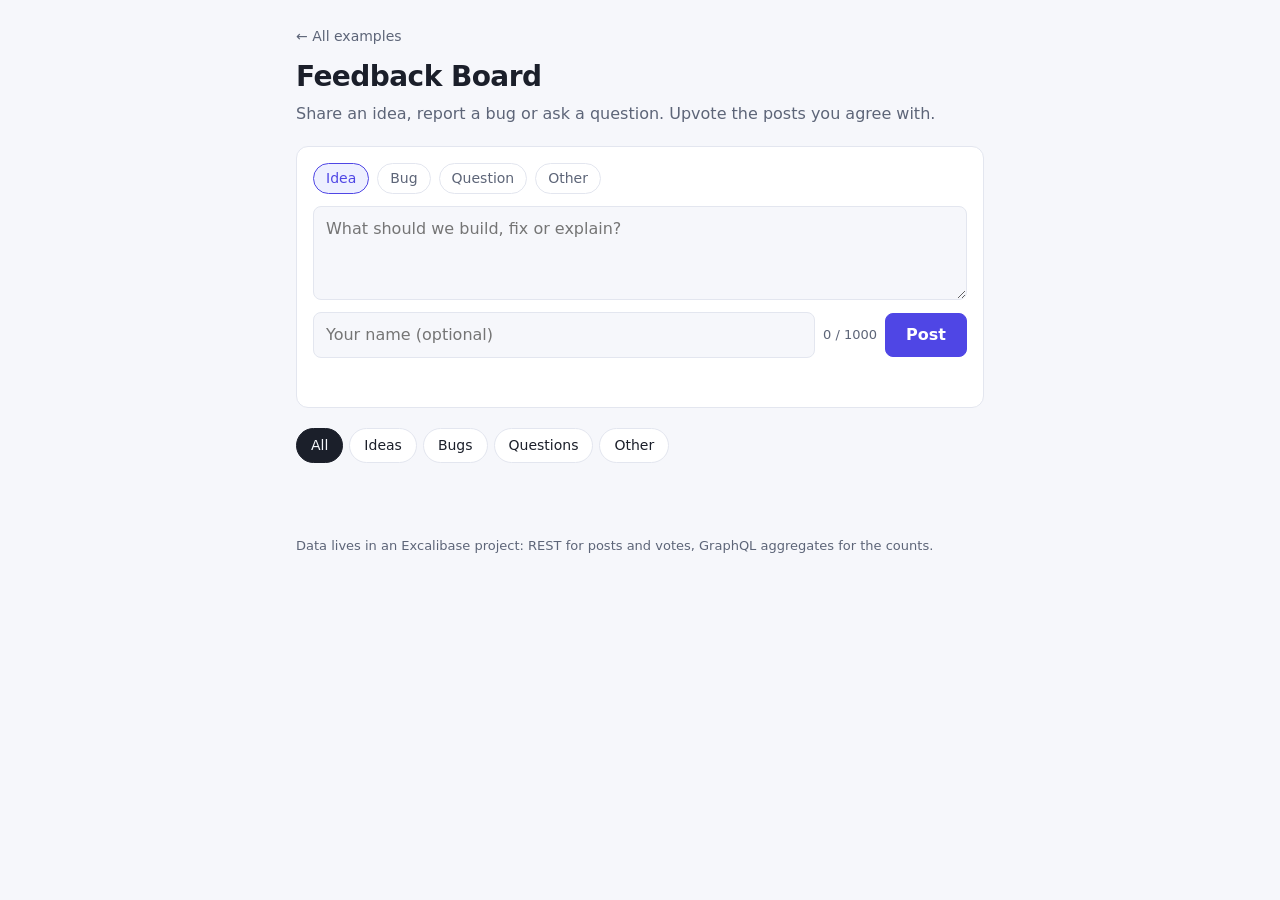
==== apps/feedback-board/index.html @ b7d5ba4b "feat: feedback board example and site scaffold" ====
<!doctype html>
<html lang="en">
<head>
  <meta charset="utf-8">
  <meta name="viewport" content="width=device-width, initial-scale=1">
  <title>Feedback Board</title>
  <meta name="description" content="Post ideas, bugs and questions; upvote what matters. Built on Excalibase.">
  <link rel="stylesheet" href="style.css">
  <script src="/config.js"></script>
  <script src="app.js" defer></script>
</head>
<body>
  <header class="top">
    <a class="back" href="/">&larr; All examples</a>
    <h1>Feedback Board</h1>
    <p class="lede">Share an idea, report a bug or ask a question. Upvote the posts you agree with.</p>
  </header>

  <main>
    <form id="post-form" class="card composer" novalidate>
      <div class="kinds" role="radiogroup" aria-label="Kind">
        <label><input type="radio" name="kind" value="idea" checked><span>Idea</span></label>
        <label><input type="radio" name="kind" value="bug"><span>Bug</span></label>
        <label><input type="radio" name="kind" value="question"><span>Question</span></label>
        <label><input type="radio" name="kind" value="other"><span>Other</span></label>
      </div>
      <label class="sr-only" for="body">Your feedback</label>
      <textarea id="body" name="body" rows="3" minlength="3" maxlength="1000" required
        placeholder="What should we build, fix or explain?"></textarea>
      <div class="composer-row">
        <label class="sr-only" for="author">Your name (optional)</label>
        <input id="author" name="author_name" type="text" maxlength="50" placeholder="Your name (optional)" autocomplete="nickname">
        <span id="counter" class="counter" aria-live="polite">0 / 1000</span>
        <button id="submit" type="submit">Post</button>
      </div>
      <p id="form-message" class="message" role="status"></p>
    </form>

    <nav class="filters" aria-label="Filter by kind">
      <button type="button" data-kind="" class="active">All</button>
      <button type="button" data-kind="idea">Ideas</button>
      <button type="button" data-kind="bug">Bugs</button>
      <button type="button" data-kind="question">Questions</button>
      <button type="button" data-kind="other">Other</button>
    </nav>

    <p id="list-message" class="message" role="status"></p>
    <ol id="posts" class="posts" aria-live="polite"></ol>
  </main>

  <footer class="foot">
    Data lives in an Excalibase project: REST for posts and votes, GraphQL aggregates for the counts.
  </footer>
</body>
</html>
---- apps/feedback-board/style.css ----
:root {
  --bg: #f6f7fb;
  --surface: #ffffff;
  --text: #1b1f2a;
  --muted: #5d6578;
  --border: #e3e6ef;
  --accent: #4f46e5;
  --accent-soft: #eef0ff;
  --idea: #0f766e;  --idea-bg: #e6f6f4;
  --bug: #b42318;   --bug-bg: #fdecea;
  --question: #1d4ed8; --question-bg: #e8effd;
  --other: #475467; --other-bg: #eef0f4;
  --planned: #7a4b00; --planned-bg: #fff4dc;
  --done: #067647;  --done-bg: #e5f6ec;
  --radius: 12px;
  color-scheme: light dark;
}

@media (prefers-color-scheme: dark) {
  :root {
    --bg: #0f1117;
    --surface: #181b24;
    --text: #e8eaf0;
    --muted: #9aa2b5;
    --border: #2a2f3c;
    --accent: #8b85ff;
    --accent-soft: #23234a;
    --idea: #5eead4;  --idea-bg: #12302d;
    --bug: #fda29b;   --bug-bg: #3a1a18;
    --question: #93b4ff; --question-bg: #182647;
    --other: #c0c6d4; --other-bg: #262a35;
    --planned: #fcd37b; --planned-bg: #3a2c0c;
    --done: #75e0a7;  --done-bg: #123020;
  }
}

* { box-sizing: border-box; }

body {
  margin: 0;
  background: var(--bg);
  color: var(--text);
  font: 16px/1.5 system-ui, -apple-system, "Segoe UI", Roboto, sans-serif;
}

.top, main, .foot { max-width: 720px; margin: 0 auto; padding: 0 16px; }
.top { padding-top: 24px; }
.back { color: var(--muted); text-decoration: none; font-size: 14px; }
.back:hover { color: var(--accent); }
h1 { margin: 8px 0 4px; font-size: 28px; letter-spacing: -0.02em; }
.lede { margin: 0 0 20px; color: var(--muted); }

.card {
  background: var(--surface);
  border: 1px solid var(--border);
  border-radius: var(--radius);
}

.composer { padding: 16px; display: grid; gap: 12px; }
.kinds { display: flex; flex-wrap: wrap; gap: 8px; }
.kinds input { position: absolute; opacity: 0; pointer-events: none; }
.kinds span {
  display: inline-block; padding: 4px 12px; border-radius: 999px;
  border: 1px solid var(--border); color: var(--muted); cursor: pointer; font-size: 14px;
}
.kinds input:checked + span { background: var(--accent-soft); border-color: var(--accent); color: var(--accent); }
.kinds input:focus-visible + span { outline: 2px solid var(--accent); outline-offset: 2px; }

textarea, input[type="text"] {
  width: 100%; font: inherit; color: inherit; background: var(--bg);
  border: 1px solid var(--border); border-radius: 8px; padding: 10px 12px;
}
textarea { resize: vertical; min-height: 84px; }
textarea:focus, input[type="text"]:focus { outline: 2px solid var(--accent); outline-offset: -1px; }

.composer-row { display: flex; gap: 8px; align-items: center; flex-wrap: wrap; }
.composer-row input { flex: 1 1 180px; }
.counter { color: var(--muted); font-size: 13px; font-variant-numeric: tabular-nums; }

button {
  font: inherit; cursor: pointer; border-radius: 8px;
  border: 1px solid var(--border); background: var(--surface); color: var(--text);
}
#submit { background: var(--accent); color: #fff; border-color: var(--accent); padding: 9px 20px; font-weight: 600; }
#submit:disabled { opacity: 0.6; cursor: progress; }

.message { margin: 0; min-height: 1.5em; color: var(--muted); font-size: 14px; }

.filters { display: flex; gap: 6px; margin: 20px 0 8px; overflow-x: auto; padding-bottom: 4px; }
.filters button { padding: 6px 14px; border-radius: 999px; font-size: 14px; white-space: nowrap; }
.filters button.active { background: var(--text); color: var(--bg); border-color: var(--text); }

.posts { list-style: none; margin: 8px 0 0; padding: 0; display: grid; gap: 10px; }
.post { display: flex; gap: 14px; padding: 14px 16px; }

.vote {
  flex: 0 0 52px; height: 60px; display: flex; flex-direction: column;
  align-items: center; justify-content: center; gap: 2px; background: var(--bg);
}
.vote:hover:not(:disabled) { border-color: var(--accent); color: var(--accent); }
.vote .arrow { font-size: 12px; }
.vote .count { font-weight: 700; font-variant-numeric: tabular-nums; }
.vote.voted { background: var(--accent-soft); border-color: var(--accent); color: var(--accent); cursor: default; }

.content { min-width: 0; flex: 1; }
.meta { display: flex; gap: 6px; flex-wrap: wrap; }
.badge { font-size: 12px; font-weight: 600; padding: 2px 8px; border-radius: 999px; }
.kind-idea { color: var(--idea); background: var(--idea-bg); }
.kind-bug { color: var(--bug); background: var(--bug-bg); }
.kind-question { color: var(--question); background: var(--question-bg); }
.kind-other, .status-open, .status-wontfix { color: var(--other); background: var(--other-bg); }
.status-planned { color: var(--planned); background: var(--planned-bg); }
.status-done { color: var(--done); background: var(--done-bg); }

.body { margin: 8px 0 6px; white-space: pre-wrap; overflow-wrap: anywhere; }
.byline { margin: 0; color: var(--muted); font-size: 13px; }

.foot { padding-top: 32px; padding-bottom: 32px; color: var(--muted); font-size: 13px; }

.sr-only {
  position: absolute; width: 1px; height: 1px; overflow: hidden;
  clip: rect(0 0 0 0); white-space: nowrap;
}
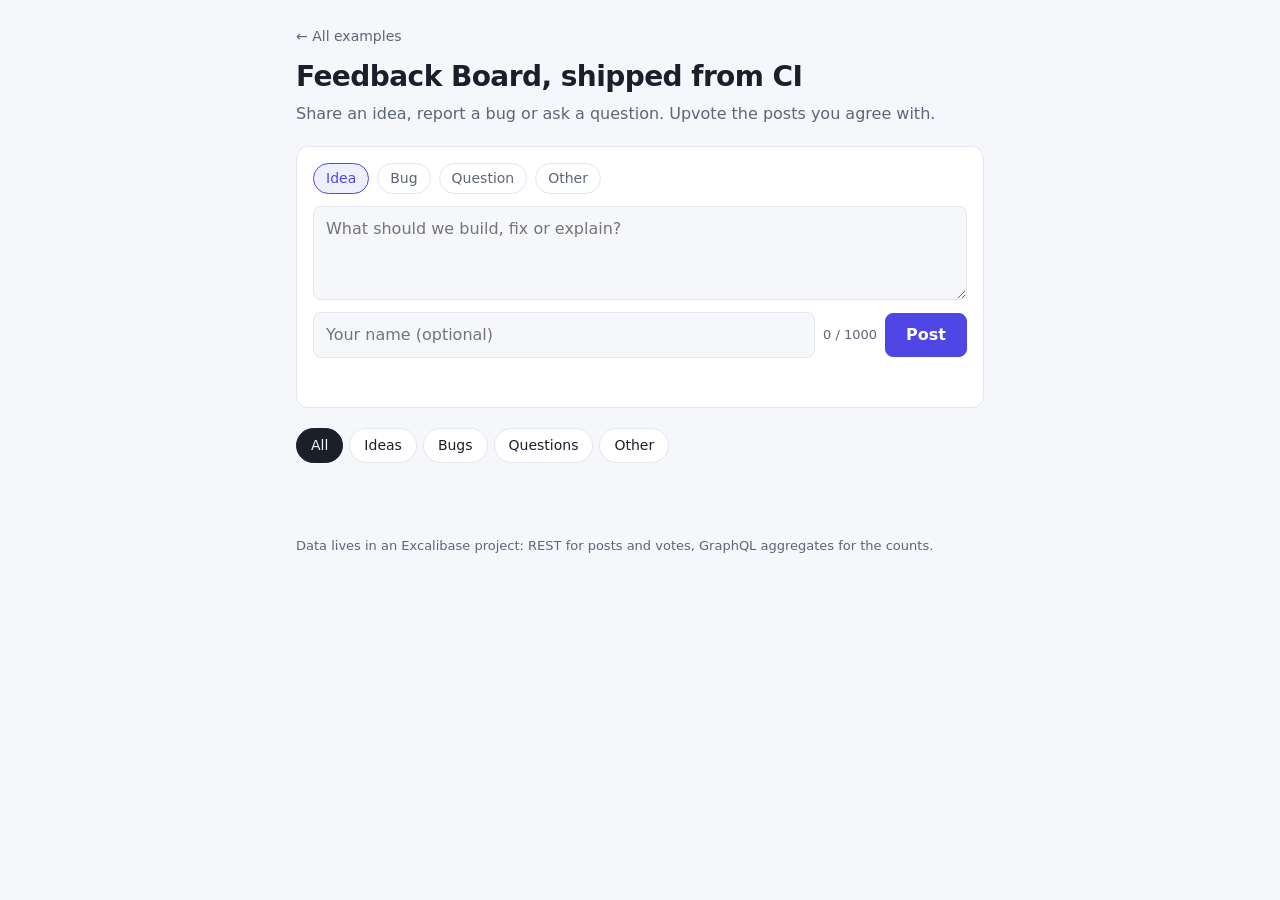
==== commit 3d5dedcf: "feat: feedback board heading says it ships from CI" ====
--- a/apps/feedback-board/index.html
+++ b/apps/feedback-board/index.html
@@ -12,7 +12,7 @@
 <body>
   <header class="top">
     <a class="back" href="/">&larr; All examples</a>
-    <h1>Feedback Board</h1>
+    <h1>Feedback Board, shipped from CI</h1>
     <p class="lede">Share an idea, report a bug or ask a question. Upvote the posts you agree with.</p>
   </header>
 
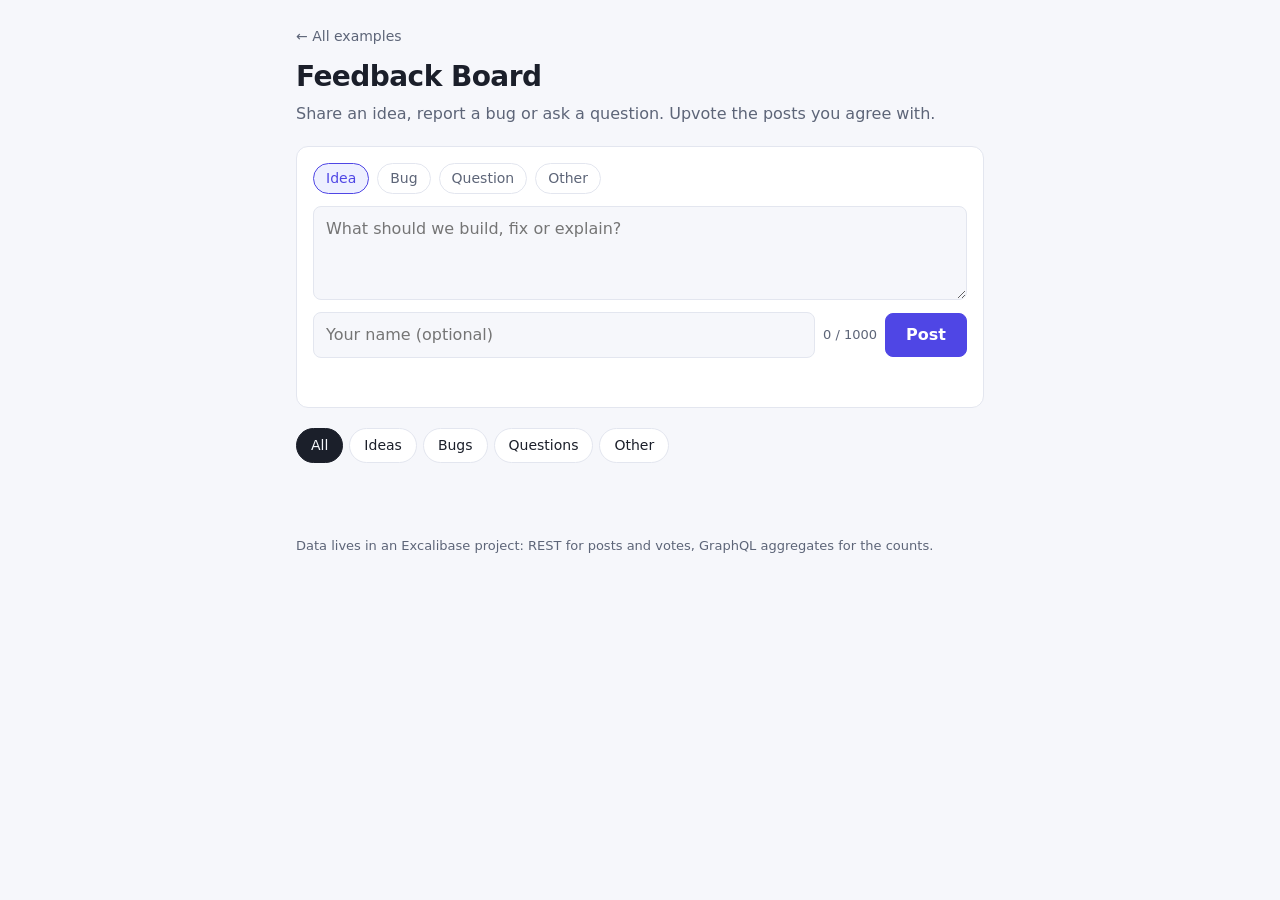
==== commit 3febda09: "revert: feedback board heading back to Feedback Board" ====
--- a/apps/feedback-board/index.html
+++ b/apps/feedback-board/index.html
@@ -12,7 +12,7 @@
 <body>
   <header class="top">
     <a class="back" href="/">&larr; All examples</a>
-    <h1>Feedback Board, shipped from CI</h1>
+    <h1>Feedback Board</h1>
     <p class="lede">Share an idea, report a bug or ask a question. Upvote the posts you agree with.</p>
   </header>
 
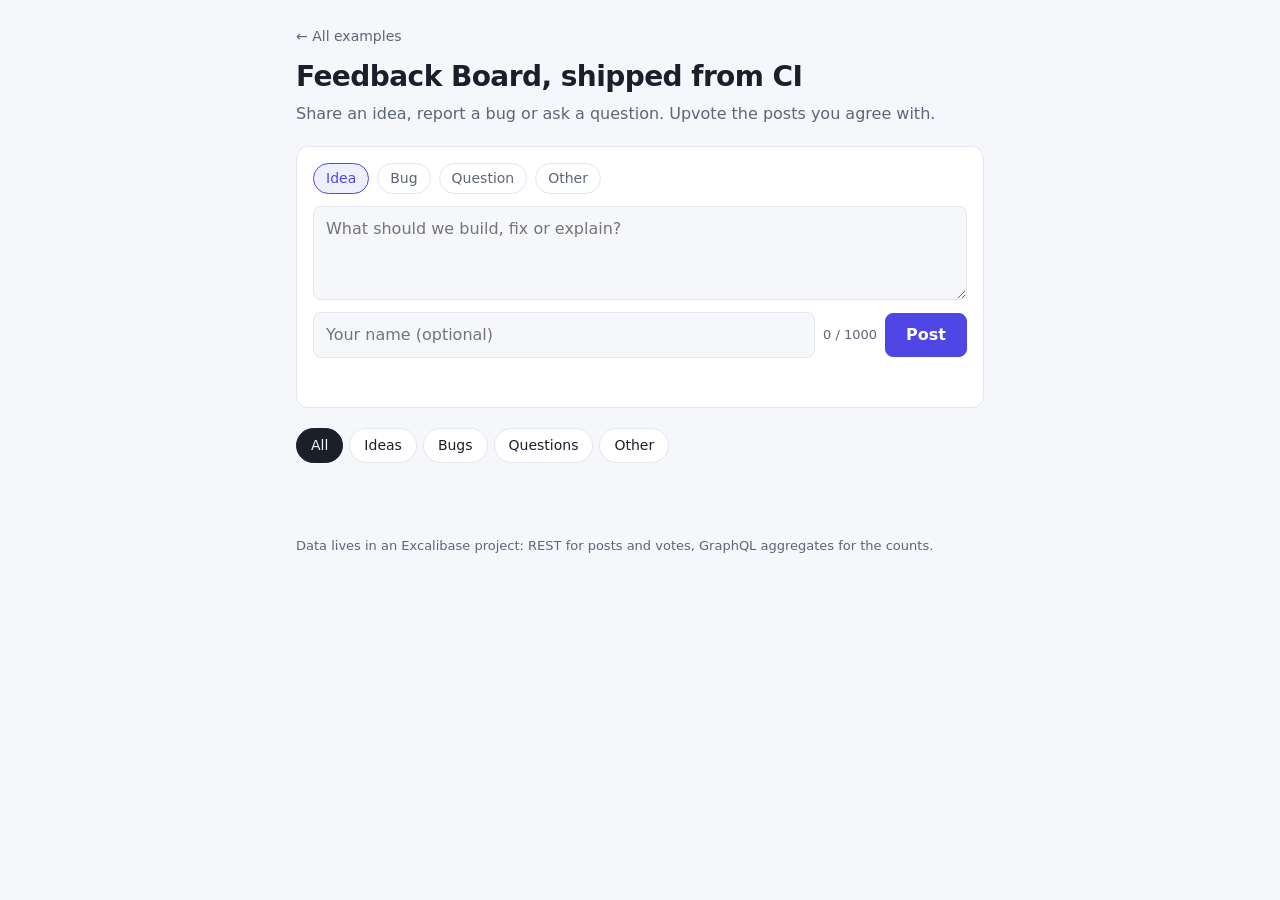
==== commit 295b8748: "feat: feedback board heading says it ships from CI" ====
--- a/apps/feedback-board/index.html
+++ b/apps/feedback-board/index.html
@@ -12,7 +12,7 @@
 <body>
   <header class="top">
     <a class="back" href="/">&larr; All examples</a>
-    <h1>Feedback Board</h1>
+    <h1>Feedback Board, shipped from CI</h1>
     <p class="lede">Share an idea, report a bug or ask a question. Upvote the posts you agree with.</p>
   </header>
 
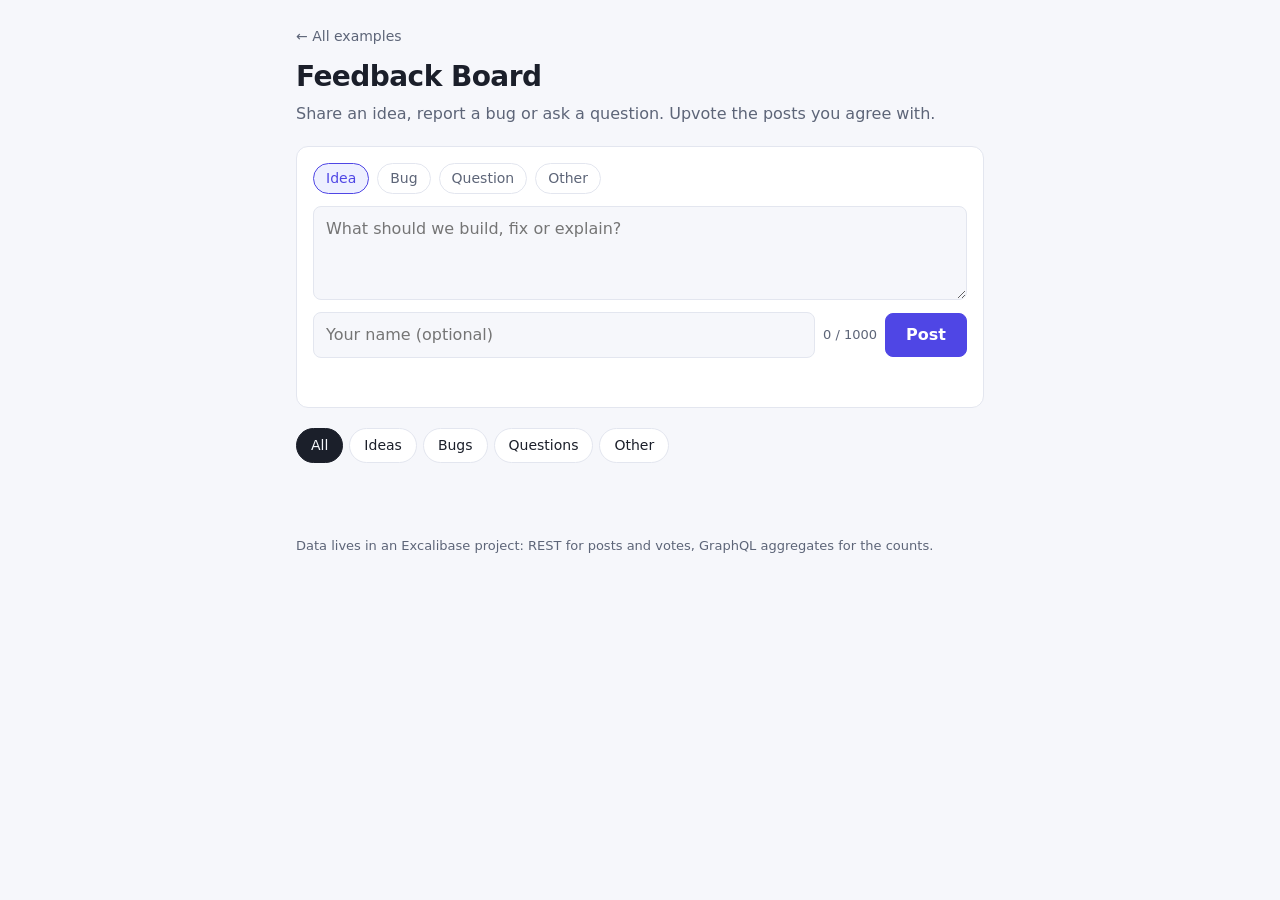
==== commit cb158f70: "revert: feedback board heading back to Feedback Board" ====
--- a/apps/feedback-board/index.html
+++ b/apps/feedback-board/index.html
@@ -12,7 +12,7 @@
 <body>
   <header class="top">
     <a class="back" href="/">&larr; All examples</a>
-    <h1>Feedback Board, shipped from CI</h1>
+    <h1>Feedback Board</h1>
     <p class="lede">Share an idea, report a bug or ask a question. Upvote the posts you agree with.</p>
   </header>
 
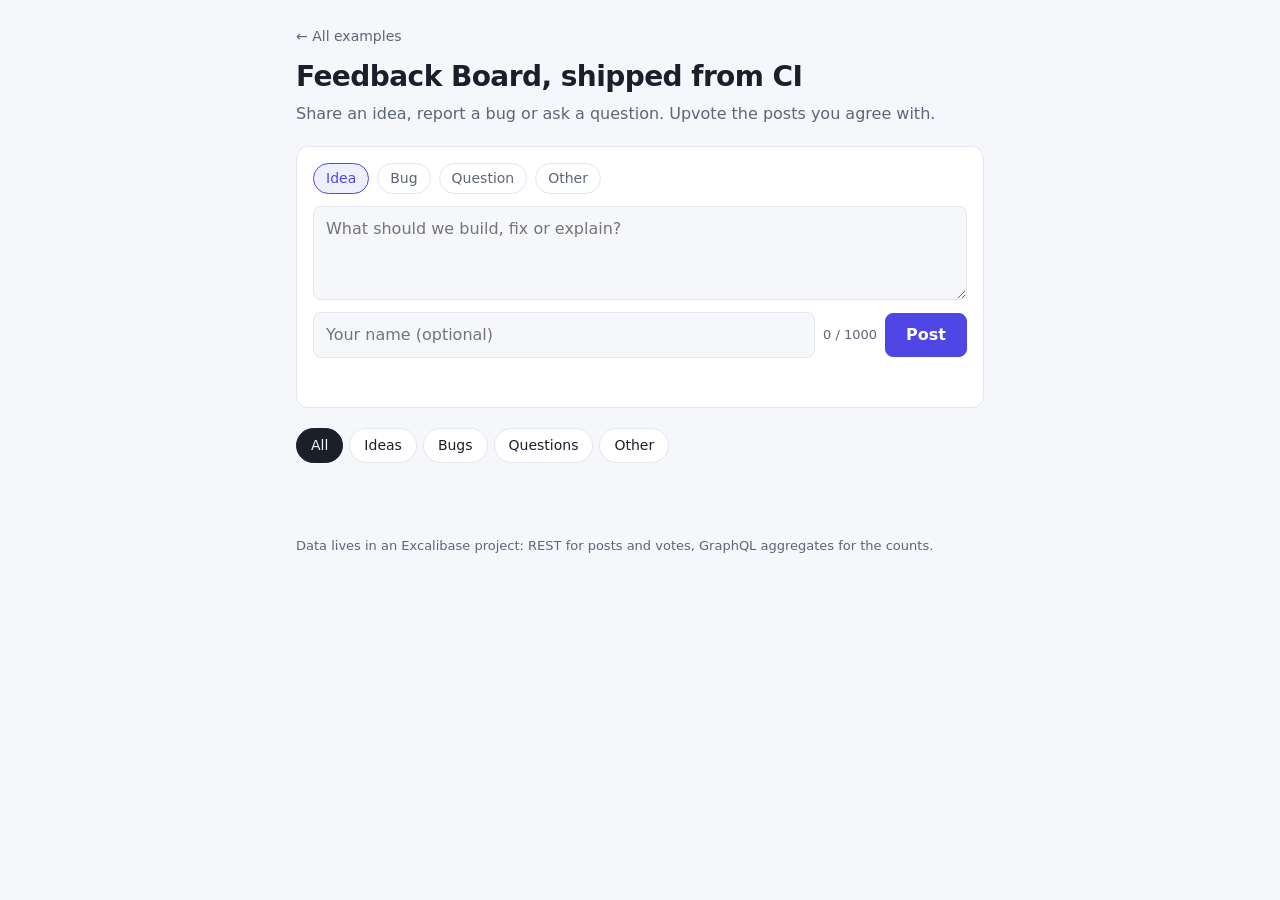
==== commit 3806840d: "feat: feedback board heading says it ships from CI" ====
--- a/apps/feedback-board/index.html
+++ b/apps/feedback-board/index.html
@@ -12,7 +12,7 @@
 <body>
   <header class="top">
     <a class="back" href="/">&larr; All examples</a>
-    <h1>Feedback Board</h1>
+    <h1>Feedback Board, shipped from CI</h1>
     <p class="lede">Share an idea, report a bug or ask a question. Upvote the posts you agree with.</p>
   </header>
 
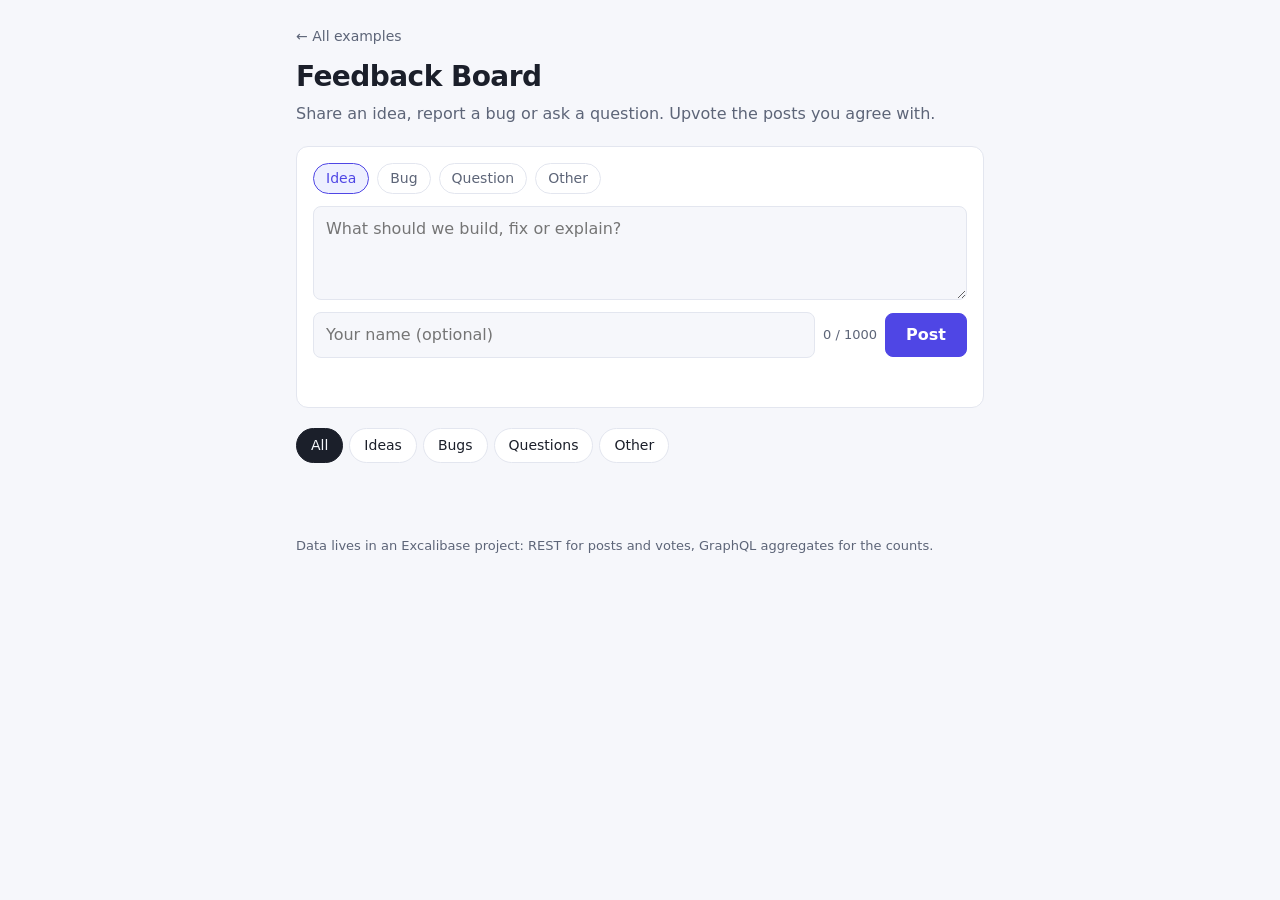
==== commit e9e0bbe5: "revert: feedback board heading back to Feedback Board" ====
--- a/apps/feedback-board/index.html
+++ b/apps/feedback-board/index.html
@@ -12,7 +12,7 @@
 <body>
   <header class="top">
     <a class="back" href="/">&larr; All examples</a>
-    <h1>Feedback Board, shipped from CI</h1>
+    <h1>Feedback Board</h1>
     <p class="lede">Share an idea, report a bug or ask a question. Upvote the posts you agree with.</p>
   </header>
 
